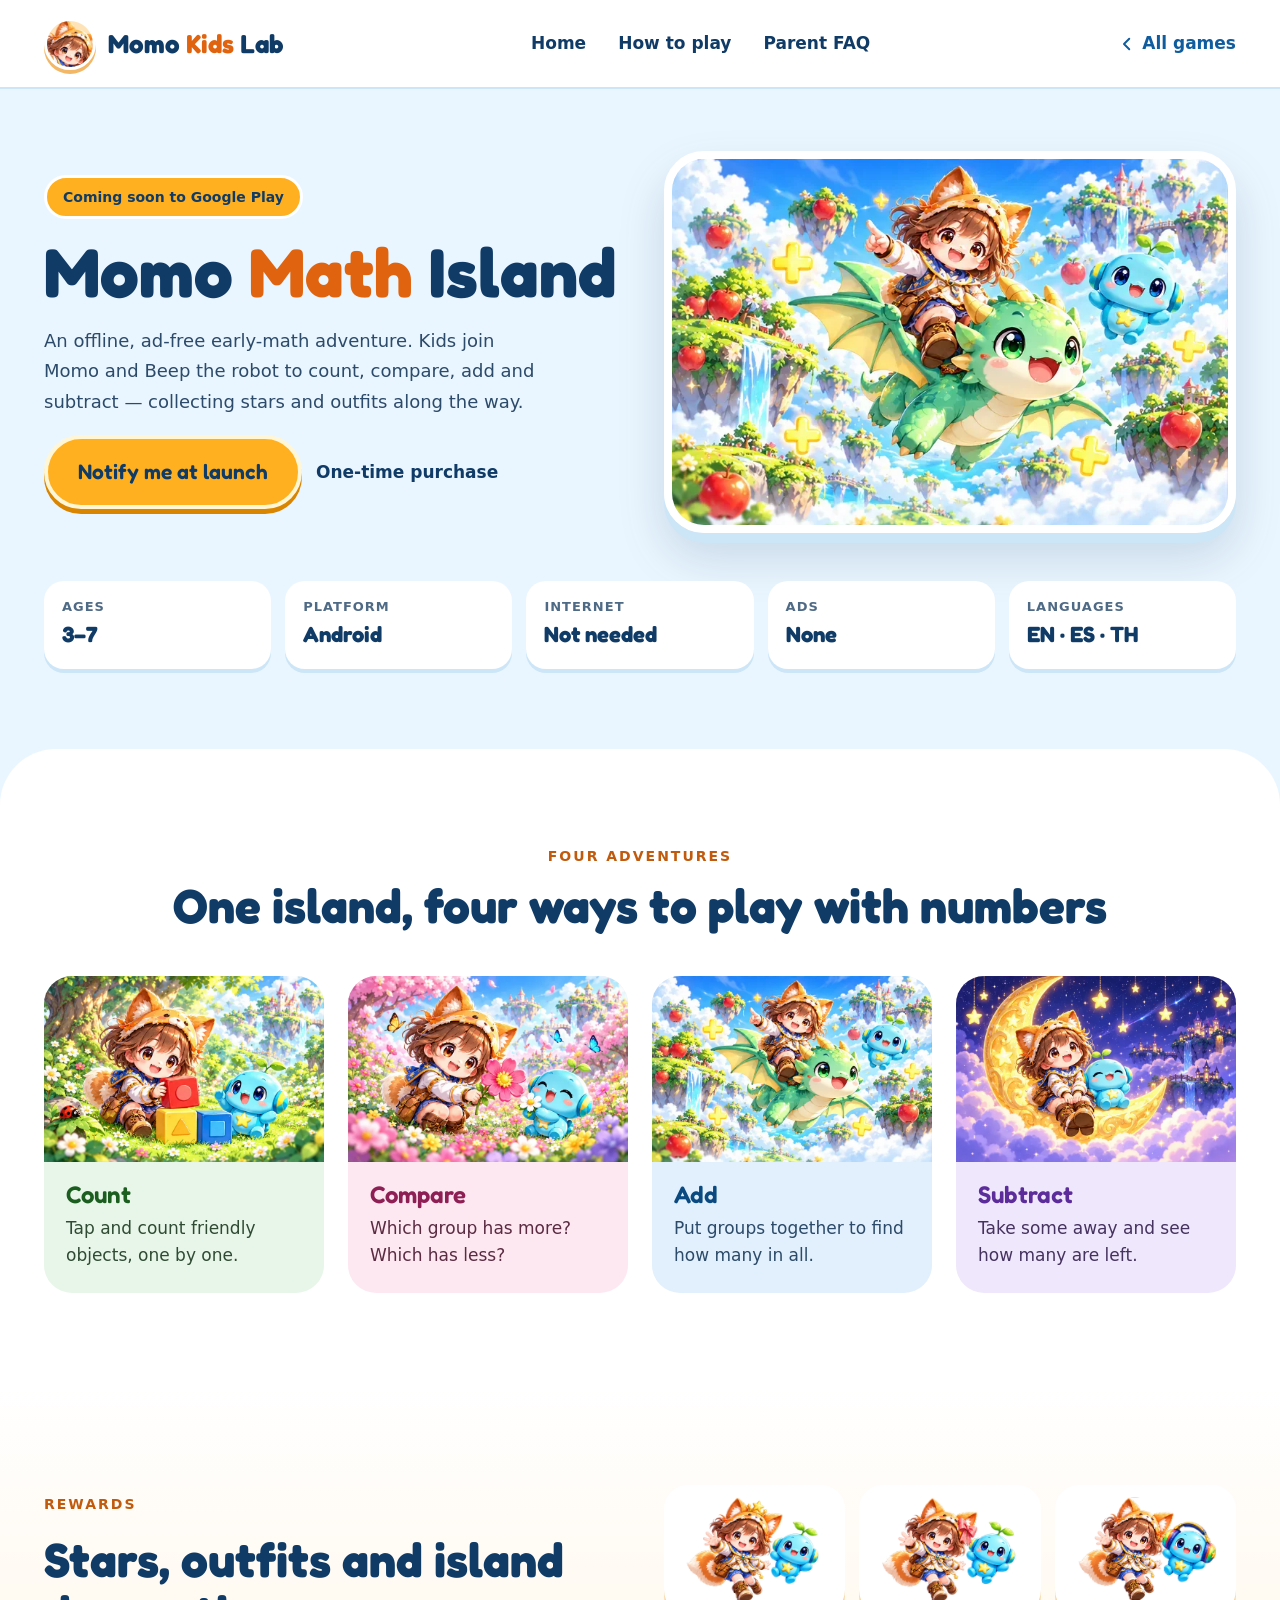
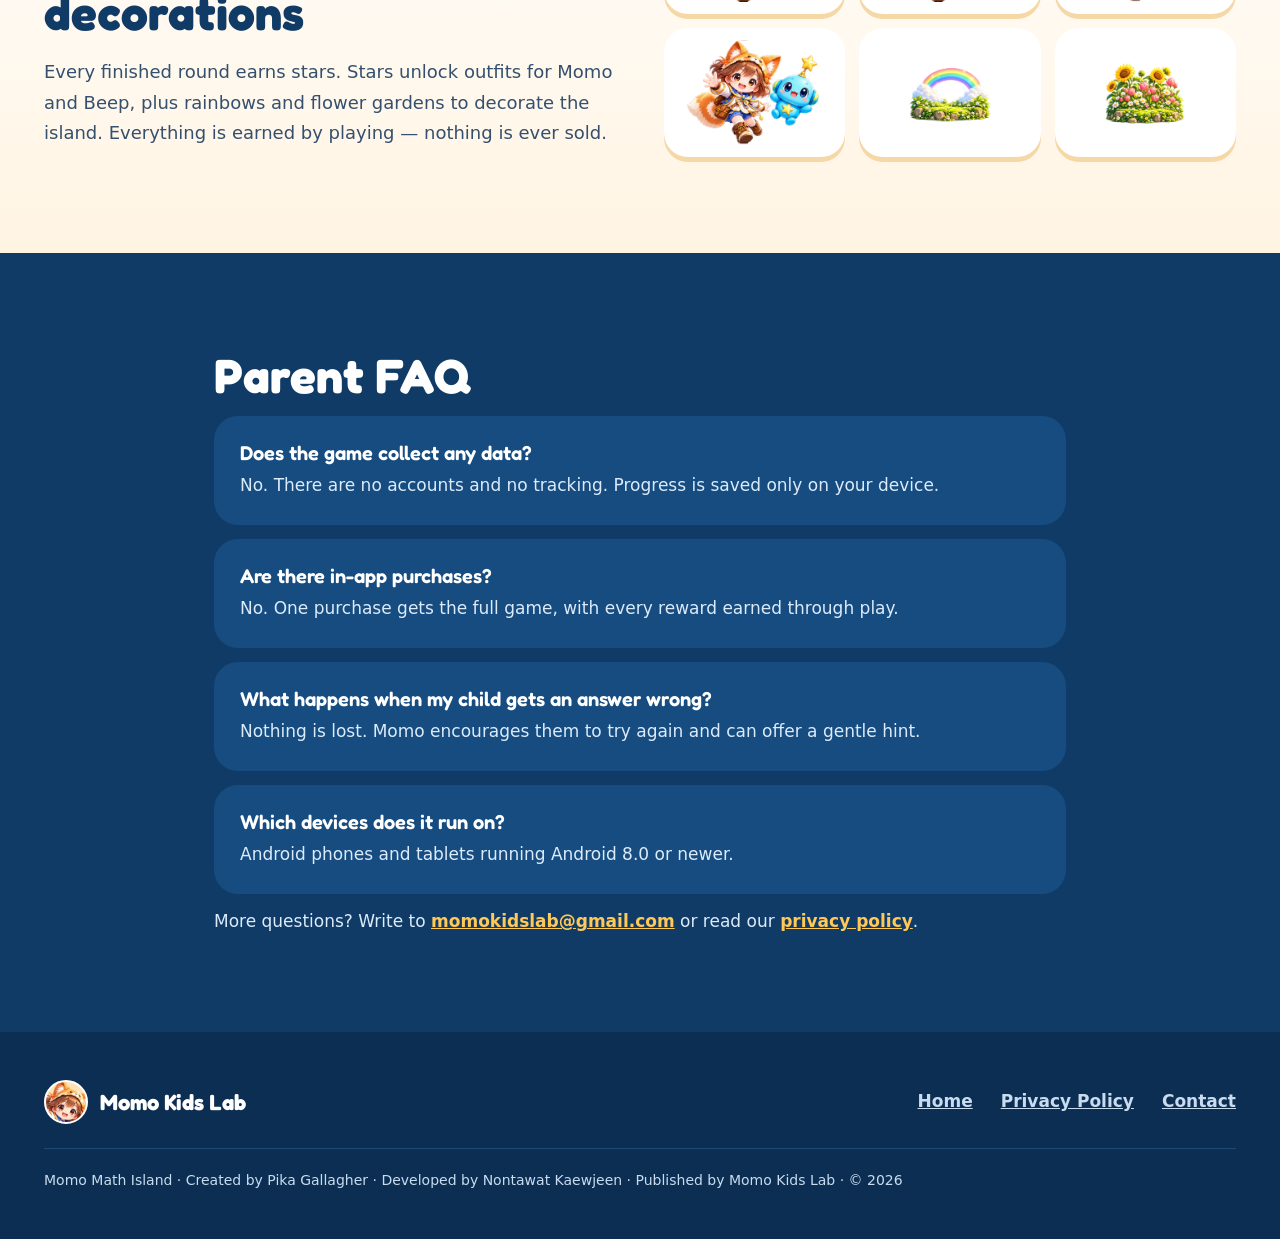
==== momo-math-island/index.html @ 87c6d9ec "New Momo Kids Lab website with Momo welcome page Home page with Momo hero, games, Meet Momo outfit s" ====
<!doctype html>
<html lang="en">
<head>
<meta charset="utf-8">
<meta name="viewport" content="width=device-width, initial-scale=1">
<title>Momo Math Island — Momo Kids Lab</title>
<meta name="description" content="Momo Math Island is an offline, ad-free early-math adventure for kids ages 3–7. Count, compare, add and subtract with Momo and Beep.">
<meta name="theme-color" content="#FFFFFF">
<meta property="og:type" content="website">
<meta property="og:title" content="Momo Math Island — Momo Kids Lab">
<meta property="og:description" content="An offline, ad-free early-math adventure for kids ages 3–7.">
<meta property="og:url" content="https://shinmeijoudai.github.io/momo-math-island/">
<meta property="og:image" content="https://shinmeijoudai.github.io/assets/img/act-add.webp">
<link rel="icon" type="image/png" href="../favicon.png">
<link rel="apple-touch-icon" href="../assets/img/apple-touch-icon.png">
<link rel="stylesheet" href="../assets/site.css">
</head>
<body>
<a class="skip" href="#main">Skip to content</a>

<header class="nav-solid">
  <nav class="nav" aria-label="Main">
    <a class="brand" href="../"><img src="../assets/img/momo-face.webp" alt="" width="52" height="52"><span class="brand-name">Momo <span>Kids</span> Lab</span></a>
    <div class="nav-links">
      <a href="../">Home</a>
      <a href="#modes">How to play</a>
      <a href="#faq">Parent FAQ</a>
    </div>
    <a class="back" href="../#games">
      <svg width="18" height="18" viewBox="0 0 24 24" fill="none" stroke="currentColor" stroke-width="2.6" stroke-linecap="round" stroke-linejoin="round" aria-hidden="true"><path d="M15 5l-7 7 7 7"/></svg>
      All games</a>
  </nav>
</header>

<main id="main">

<section class="game-hero">
  <div class="wrap">
    <div class="split">
      <div class="copy" style="align-items:flex-start">
        <span class="badge-inline">Coming soon to Google Play</span>
        <h1>Momo <span>Math</span> Island</h1>
        <p class="hero-text">An offline, ad-free early-math adventure. Kids join Momo and Beep the robot to count, compare, add and subtract — collecting stars and outfits along the way.</p>
        <div class="btn-row">
          <a class="btn btn-sun btn-lg" href="mailto:momokidslab@gmail.com?subject=Tell%20me%20when%20Momo%20Math%20Island%20launches">Notify me at launch</a>
          <strong style="color:var(--navy)">One-time purchase</strong>
        </div>
      </div>
      <div><img class="shot" src="../assets/img/act-add.webp" alt="Momo and Beep ride a friendly green dragon over floating islands" width="768" height="512"></div>
    </div>
    <ul class="facts">
      <li><span>AGES</span><strong>3–7</strong></li>
      <li><span>PLATFORM</span><strong>Android</strong></li>
      <li><span>INTERNET</span><strong>Not needed</strong></li>
      <li><span>ADS</span><strong>None</strong></li>
      <li><span>LANGUAGES</span><strong>EN · ES · TH</strong></li>
    </ul>
  </div>
</section>

<section id="modes" class="sec learn">
  <div class="wrap stack">
    <div class="center">
      <span class="eyebrow">Four adventures</span>
      <h2 class="h2">One island, four ways to play with numbers</h2>
    </div>
    <div class="grid-4">
      <article class="mode m-green"><img src="../assets/img/act-count.webp" alt="Momo stacks shape blocks in the forest" loading="lazy" width="768" height="512"><div><h3>Count</h3><p>Tap and count friendly objects, one by one.</p></div></article>
      <article class="mode m-pink"><img src="../assets/img/act-compare.webp" alt="Momo picks flowers in a blossom garden" loading="lazy" width="768" height="512"><div><h3>Compare</h3><p>Which group has more? Which has less?</p></div></article>
      <article class="mode m-blue"><img src="../assets/img/act-add.webp" alt="Momo rides a dragon past floating apples" loading="lazy" width="768" height="512"><div><h3>Add</h3><p>Put groups together to find how many in all.</p></div></article>
      <article class="mode m-purple"><img src="../assets/img/act-subtract.webp" alt="Momo and Beep sit on a crescent moon" loading="lazy" width="768" height="512"><div><h3>Subtract</h3><p>Take some away and see how many are left.</p></div></article>
    </div>
  </div>
</section>

<section class="sec meet">
  <div class="wrap split">
    <div class="copy">
      <span class="eyebrow">Rewards</span>
      <h2 class="h2">Stars, outfits and island decorations</h2>
      <p>Every finished round earns stars. Stars unlock outfits for Momo and Beep, plus rainbows and flower gardens to decorate the island. Everything is earned by playing — nothing is ever sold.</p>
    </div>
    <div class="rewards">
      <div><img src="../assets/img/ward-crown.webp" alt="Momo in a star crown" loading="lazy"></div>
      <div><img src="../assets/img/ward-bow.webp" alt="Momo with a ribbon bow" loading="lazy"></div>
      <div><img src="../assets/img/ward-phones.webp" alt="Beep wearing rainbow headphones" loading="lazy"></div>
      <div><img src="../assets/img/ward-star.webp" alt="Beep with a star antenna" loading="lazy"></div>
      <div><img src="../assets/img/decor-rainbow.webp" alt="A rainbow arch decoration" loading="lazy"></div>
      <div><img src="../assets/img/decor-garden.webp" alt="A flower garden decoration with sunflowers and tulips" loading="lazy"></div>
    </div>
  </div>
</section>

<section id="faq" class="sec dark">
  <div class="wrap faq">
    <h2 class="h2">Parent FAQ</h2>
    <div class="tile"><h3>Does the game collect any data?</h3><p>No. There are no accounts and no tracking. Progress is saved only on your device.</p></div>
    <div class="tile"><h3>Are there in-app purchases?</h3><p>No. One purchase gets the full game, with every reward earned through play.</p></div>
    <div class="tile"><h3>What happens when my child gets an answer wrong?</h3><p>Nothing is lost. Momo encourages them to try again and can offer a gentle hint.</p></div>
    <div class="tile"><h3>Which devices does it run on?</h3><p>Android phones and tablets running Android 8.0 or newer.</p></div>
    <p>More questions? Write to <a href="mailto:momokidslab@gmail.com">momokidslab@gmail.com</a> or read our <a href="privacy-policy.html">privacy policy</a>.</p>
  </div>
</section>

</main>

<footer class="footer">
  <div class="wrap">
    <a class="brand" href="../"><img src="../assets/img/momo-face.webp" alt="" width="44" height="44"><span class="brand-name">Momo Kids Lab</span></a>
    <nav aria-label="Footer">
      <a href="../">Home</a>
      <a href="privacy-policy.html">Privacy Policy</a>
      <a href="mailto:momokidslab@gmail.com">Contact</a>
    </nav>
    <small>Momo Math Island · Created by Pika Gallagher · Developed by Nontawat Kaewjeen · Published by Momo Kids Lab · © 2026</small>
  </div>
</footer>
</body>
</html>
---- assets/site.css ----
/* Momo Kids Lab — shared site styles */
@font-face{font-family:"Fredoka";src:url("fonts/Fredoka.ttf") format("truetype");font-weight:300 700;font-display:swap}
:root{
  --sky:#EAF6FF;--sky-line:#CDE6F7;--sky-shadow:#B9DDF5;--white:#FFFFFF;
  --navy:#0F3B66;--navy-2:#164C80;--navy-3:#0B2E52;--ink:#34506E;--ink-strong:#2C4A69;
  --sun:#FFB020;--sun-dark:#D98500;--orange:#E0640F;--orange-text:#C15A0C;--orange-deep:#8A3F06;
  --peach:#FFF1DA;--peach-line:#F6D7A6;--cream:#FFF4E2;--green:#2E7D32;--gold:#FFC857;
  --display:"Fredoka","Arial Rounded MT Bold",system-ui,sans-serif;
  --body:"Nunito","Segoe UI",system-ui,-apple-system,Roboto,sans-serif;
}
*{box-sizing:border-box}
html{scroll-behavior:smooth}
body{margin:0;background:var(--sky);color:var(--ink);font-family:var(--body);font-size:17px;line-height:1.6;overflow-x:hidden}
img{max-width:100%;height:auto;display:block}
a{color:#0F5C9E}a:hover{color:#0B3F6E}
h1,h2,h3{font-family:var(--display);color:var(--navy);margin:0;line-height:1.1}
p{margin:0}
.wrap{max-width:1240px;margin:0 auto;padding:0 24px}
.sec{padding:96px 0}
.eyebrow{font-weight:800;letter-spacing:2px;font-size:14px;color:var(--orange-text);text-transform:uppercase}
.eyebrow.green{color:var(--green)}.eyebrow.gold{color:var(--gold)}
.h2{font-size:clamp(32px,4vw,48px);font-weight:700}
.center{text-align:center;display:flex;flex-direction:column;align-items:center;gap:12px}
.lead{font-size:18px;max-width:640px}
.skip{position:absolute;left:-999px;top:8px;background:var(--white);padding:10px 16px;border-radius:12px;z-index:10}
.skip:focus{left:8px}
:focus-visible{outline:3px solid #1E88E5;outline-offset:3px}

/* Buttons */
.btn{font-family:var(--display);font-weight:600;text-decoration:none;color:var(--navy);display:inline-flex;align-items:center;gap:10px;border-radius:999px;min-height:48px;padding:12px 24px;font-size:18px;border:0;cursor:pointer;transition:transform .15s,filter .15s}
.btn:hover{transform:translateY(-2px);color:var(--navy)}
.btn-sun{background:var(--sun);box-shadow:0 5px 0 var(--sun-dark)}
.btn-sun:hover{filter:brightness(1.04)}
.btn-cloud{background:var(--white);box-shadow:0 5px 0 var(--sky-shadow)}
.btn-lg{font-size:21px;padding:16px 30px;min-height:60px;border:4px solid #FFF6D6}
.btn-cloud.btn-lg{border:0}

/* Nav */
.nav{display:flex;align-items:center;justify-content:space-between;gap:16px;padding:20px 24px;max-width:1240px;margin:0 auto}
.brand{display:flex;align-items:center;gap:12px;text-decoration:none}
.brand img{width:52px;height:52px;border-radius:50%;object-fit:cover;background:#FFE3B8;border:3px solid var(--white);box-shadow:0 4px 0 #F2B867}
.brand-name{font-family:var(--display);font-weight:700;font-size:26px;color:var(--navy);line-height:1}
.brand-name span{color:var(--orange)}
.brand-tag{display:block;font-size:11px;font-weight:800;letter-spacing:2px;color:#3F6488;margin-top:4px}
.nav-links{display:flex;gap:4px;background:rgba(255,255,255,.75);padding:6px;border-radius:999px}
.nav-links a{color:var(--navy);text-decoration:none;font-weight:800;padding:10px 14px;border-radius:999px}
.nav-links a:hover{background:var(--white)}
.nav-solid{background:var(--white);box-shadow:0 2px 0 var(--sky-line)}
.nav-solid .nav{padding:14px 24px}
.nav-solid .nav-links{background:transparent}
.nav-solid .nav-links a:hover{background:var(--sky)}

/* Hero */
.hero{position:relative;min-height:760px;display:flex;flex-direction:column}
.hero-img{position:absolute;inset:0;width:100%;height:100%;object-fit:cover;object-position:70% center}
.hero-fade{position:absolute;inset:0;background:linear-gradient(90deg,rgba(234,246,255,.93) 0%,rgba(234,246,255,.72) 34%,rgba(234,246,255,0) 58%)}
.hero>*:not(.hero-img):not(.hero-fade):not(.bubble){position:relative;z-index:1}
.hero-copy{flex-grow:1;display:flex;align-items:center;padding:56px 24px 120px;max-width:1240px;width:100%;margin:0 auto}
.hero-copy-inner{max-width:560px;display:flex;flex-direction:column;gap:22px;align-items:flex-start}
.pill{display:inline-flex;align-items:center;gap:8px;background:var(--white);color:var(--green);font-weight:800;font-size:14px;padding:8px 16px;border-radius:999px;box-shadow:0 3px 0 #CBE7D0}
.hero h1{font-size:clamp(44px,6vw,76px);letter-spacing:-1px;line-height:1.02}
.hero h1 span{color:var(--orange)}
.hero-text{font-size:20px;color:var(--ink-strong);max-width:500px}
.btn-row{display:flex;flex-wrap:wrap;gap:14px;align-items:center}
.bubble{position:absolute;z-index:1;left:51%;top:200px;background:var(--white);color:var(--navy);font-family:var(--display);font-weight:600;font-size:19px;padding:14px 20px;border-radius:24px 24px 24px 6px;box-shadow:0 6px 0 var(--sky-shadow);animation:bob 3s ease-in-out infinite}
@keyframes bob{50%{transform:translateY(-6px)}}
.promise{list-style:none;margin:0 auto -48px;max-width:1192px;padding:18px;background:var(--white);border-radius:28px;box-shadow:0 10px 30px rgba(15,59,102,.12);display:grid;grid-template-columns:repeat(auto-fit,minmax(220px,1fr));gap:12px;width:calc(100% - 48px)}
.promise li{display:flex;align-items:center;gap:12px;padding:8px 10px}
.promise strong{display:block;color:var(--navy);font-size:16px}
.promise span.s{font-size:14px}
.ico{width:44px;height:44px;border-radius:14px;display:flex;align-items:center;justify-content:center;flex-shrink:0}
.ico.o{background:#FFF1DA;color:#C15A0C}.ico.g{background:#E3F4E6;color:#2E7D32}.ico.b{background:#E1F0FC;color:#0F5C9E}.ico.p{background:#F3E8FD;color:#7B3FB8}

/* Game cards */
.games{padding-top:128px}
.games-inner{display:flex;flex-direction:column;gap:40px}
.grid-2{display:grid;grid-template-columns:repeat(auto-fit,minmax(min(340px,100%),1fr));gap:28px}
.card{background:var(--white);border-radius:32px;overflow:hidden;box-shadow:0 8px 0 var(--sky-line),0 18px 40px rgba(15,59,102,.10);display:flex;flex-direction:column;transition:transform .2s}
.card:hover{transform:translateY(-4px)}
.card-media{position:relative}
.card-media img{width:100%;aspect-ratio:3/2;object-fit:cover}
.badge{position:absolute;top:18px;left:18px;font-weight:800;font-size:14px;padding:8px 14px;border-radius:999px;border:3px solid var(--white);background:var(--sun);color:var(--navy)}
.badge.soft{background:var(--white);color:#0F5C9E;border-color:var(--sky-line)}
.card-body{padding:28px 32px 32px;display:flex;flex-direction:column;gap:14px;flex-grow:1}
.card-body h3{font-size:32px}
.tags{list-style:none;margin:0;padding:0;display:flex;flex-wrap:wrap;gap:8px}
.tags li{font-weight:800;font-size:14px;padding:6px 14px;border-radius:999px;background:var(--peach);color:var(--orange-deep)}
.tags.blue li{background:#E1F0FC;color:#0B4A80}
.card-foot{margin-top:auto;padding-top:10px;display:flex;flex-wrap:wrap;gap:12px;align-items:center;font-size:14px;font-weight:700}
.more{background:var(--white);border-radius:32px;padding:24px 32px;display:flex;flex-wrap:wrap;align-items:center;gap:24px;box-shadow:0 8px 0 var(--sky-line)}
.more img{width:96px;height:120px;object-fit:contain}
.more div{flex:1 1 320px;display:flex;flex-direction:column;gap:6px}
.more h3{font-size:24px}

/* Learn */
.learn{background:var(--white);border-radius:56px 56px 0 0}
.grid-4{display:grid;grid-template-columns:repeat(auto-fit,minmax(min(250px,100%),1fr));gap:24px}
.learn-item{display:flex;flex-direction:column;gap:12px}
.learn-item img{width:100%;aspect-ratio:3/2;object-fit:cover;border-radius:24px}
.learn-item h3{font-size:22px;font-weight:600}
.stack{display:flex;flex-direction:column;gap:44px}

/* Meet Momo */
.meet{background:linear-gradient(180deg,#FFFFFF 0%,var(--cream) 100%)}
.split{display:flex;flex-wrap:wrap;align-items:center;gap:48px}
.split>*{flex:1 1 440px;min-width:0}
.stage{display:flex;flex-direction:column;align-items:center;gap:20px}
.stage-frame{width:100%;max-width:560px;aspect-ratio:3/2;background:var(--white);border-radius:40px;box-shadow:0 10px 0 var(--peach-line),0 20px 40px rgba(193,90,12,.12);display:flex;align-items:center;justify-content:center;overflow:hidden}
.stage-frame img{width:92%;height:92%;object-fit:contain}
.outfits{display:flex;flex-wrap:wrap;justify-content:center;gap:10px}
.outfit{font-family:var(--display);font-weight:600;font-size:16px;color:var(--navy);min-height:44px;padding:8px 18px;border-radius:999px;cursor:pointer;border:3px solid var(--peach-line);background:var(--white);box-shadow:0 4px 0 var(--peach-line)}
.outfit:hover{border-color:var(--sun)}
.outfit[aria-pressed="true"]{border-color:var(--sun);background:var(--peach);box-shadow:0 4px 0 var(--sun-dark)}
.copy{display:flex;flex-direction:column;gap:18px}
.copy p{font-size:18px;line-height:1.7}
.hint{font-size:15px!important;font-weight:700;color:var(--orange-deep)}

/* Parents (navy) */
.dark{background:var(--navy);color:#DCEBFA}
.dark h2,.dark h3{color:var(--white)}
.dark-head{display:flex;flex-wrap:wrap;gap:32px;align-items:flex-end;justify-content:space-between}
.dark-head>div{flex:1 1 520px;display:flex;flex-direction:column;gap:12px}
.grid-3{display:grid;grid-template-columns:repeat(auto-fit,minmax(min(260px,100%),1fr));gap:20px}
.tile{background:var(--navy-2);border-radius:24px;padding:26px;display:flex;flex-direction:column;gap:8px}
.tile h3{font-size:21px;font-weight:600}
.dark a:not(.btn){color:var(--gold);font-weight:800}

/* Contact */
.contact{max-width:1100px;margin:0 auto;background:var(--white);border-radius:40px;box-shadow:0 10px 0 var(--sky-line),0 20px 40px rgba(15,59,102,.10);display:flex;flex-wrap:wrap;overflow:hidden}
.contact-copy{flex:1 1 380px;padding:48px;display:flex;flex-direction:column;gap:16px;align-items:flex-start}
.contact-copy h2{font-size:clamp(30px,3.4vw,42px)}
.contact-art{flex:1 1 380px;min-height:320px;background:var(--sky);display:flex;align-items:center;justify-content:center;padding:24px}
.contact-art img{max-height:340px;object-fit:contain}

/* Footer */
.footer{background:var(--navy-3);color:#C9DCEF;padding:48px 0}
.footer .wrap{display:flex;flex-wrap:wrap;gap:24px 32px;justify-content:space-between;align-items:center}
.footer .brand img{width:44px;height:44px;box-shadow:none;border-width:2px}
.footer .brand-name{color:var(--white);font-size:22px}
.footer .brand-name span{color:var(--white)}
.footer nav{display:flex;flex-wrap:wrap;gap:8px 28px;font-weight:700}
.footer a{color:#C9DCEF}.footer a:hover{color:var(--white)}
.footer small{flex-basis:100%;border-top:1px solid #1E4A75;padding-top:20px;font-size:14px}

/* Game page */
.game-hero{padding:64px 0 80px}
.game-hero h1{font-size:clamp(44px,5.4vw,70px);line-height:1.02}
.game-hero h1 span{color:var(--orange)}
.game-hero .shot{width:100%;aspect-ratio:3/2;object-fit:cover;border-radius:40px;border:8px solid var(--white);box-shadow:0 10px 0 var(--sky-line),0 24px 48px rgba(15,59,102,.16)}
.badge-inline{background:var(--sun);color:var(--navy);font-weight:800;font-size:14px;padding:8px 16px;border-radius:999px;border:3px solid var(--white)}
.facts{list-style:none;margin:48px 0 0;padding:0;display:grid;grid-template-columns:repeat(auto-fit,minmax(170px,1fr));gap:14px}
.facts li{background:var(--white);border-radius:20px;padding:16px 18px;box-shadow:0 4px 0 var(--sky-line)}
.facts span{display:block;font-size:13px;font-weight:800;letter-spacing:1px;color:#4F6A85}
.facts strong{font-family:var(--display);font-size:22px;color:var(--navy)}
.mode{border-radius:28px;overflow:hidden;display:flex;flex-direction:column}
.mode img{width:100%;aspect-ratio:3/2;object-fit:cover}
.mode div{padding:20px 22px 24px;display:flex;flex-direction:column;gap:6px}
.mode h3{font-size:24px;font-weight:600}
.m-green{background:#E8F6E9}.m-green h3{color:#1B5E20}.m-green p{color:#2F4B33}
.m-pink{background:#FDE8F1}.m-pink h3{color:#8E1F55}.m-pink p{color:#5A2B41}
.m-blue{background:#E1F0FC}.m-blue h3{color:#0B4A80}.m-blue p{color:var(--ink-strong)}
.m-purple{background:#EFE7FB}.m-purple h3{color:#5B2C9A}.m-purple p{color:#45325F}
.rewards{display:grid;grid-template-columns:repeat(3,minmax(0,1fr));gap:14px}
.rewards div{background:var(--white);border-radius:24px;padding:12px;box-shadow:0 5px 0 var(--peach-line)}
.rewards img{width:100%;aspect-ratio:3/2;object-fit:contain}
.faq{max-width:900px;margin:0 auto;display:flex;flex-direction:column;gap:14px}
.faq .tile h3{font-size:20px}
.back{font-weight:800;text-decoration:none;display:inline-flex;align-items:center;gap:6px;min-height:44px}

@media (max-width:820px){
  .nav-links{display:none}
  .sec{padding:64px 0}
  .games{padding-top:112px}
  .hero{min-height:0;background:var(--sky)}
  .hero .nav{order:1}
  .hero-copy{order:2;padding-top:8px;padding-bottom:24px}
  .hero-fade{display:none}
  .hero .hero-img{order:3;position:relative;inset:auto;height:auto;aspect-ratio:1/1;object-position:62% 45%}
  .promise{order:4;margin-top:-56px}
  .bubble{display:none}
  .nav .btn{display:none}
  .contact-copy{padding:32px 24px}
  .card-body{padding:24px}
}
@media (prefers-reduced-motion:reduce){*{animation:none!important;transition:none!important;scroll-behavior:auto!important}}
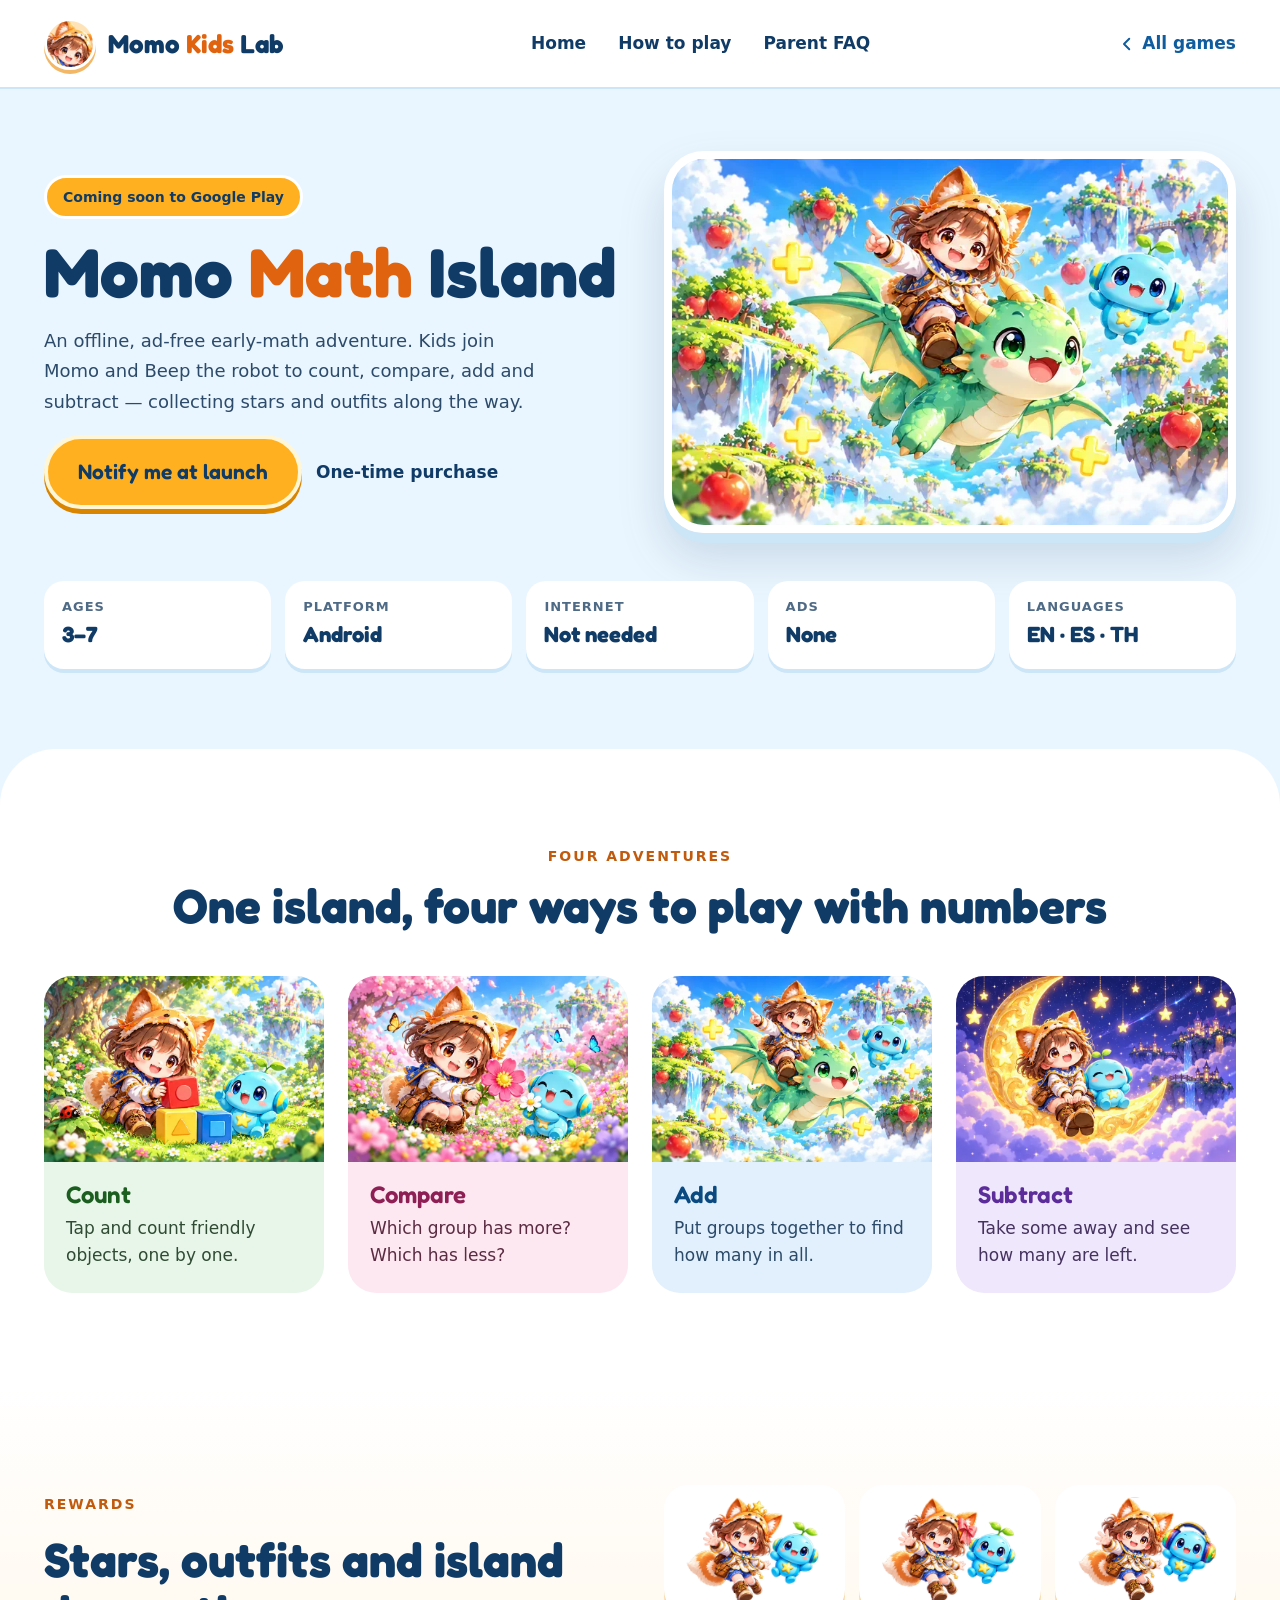
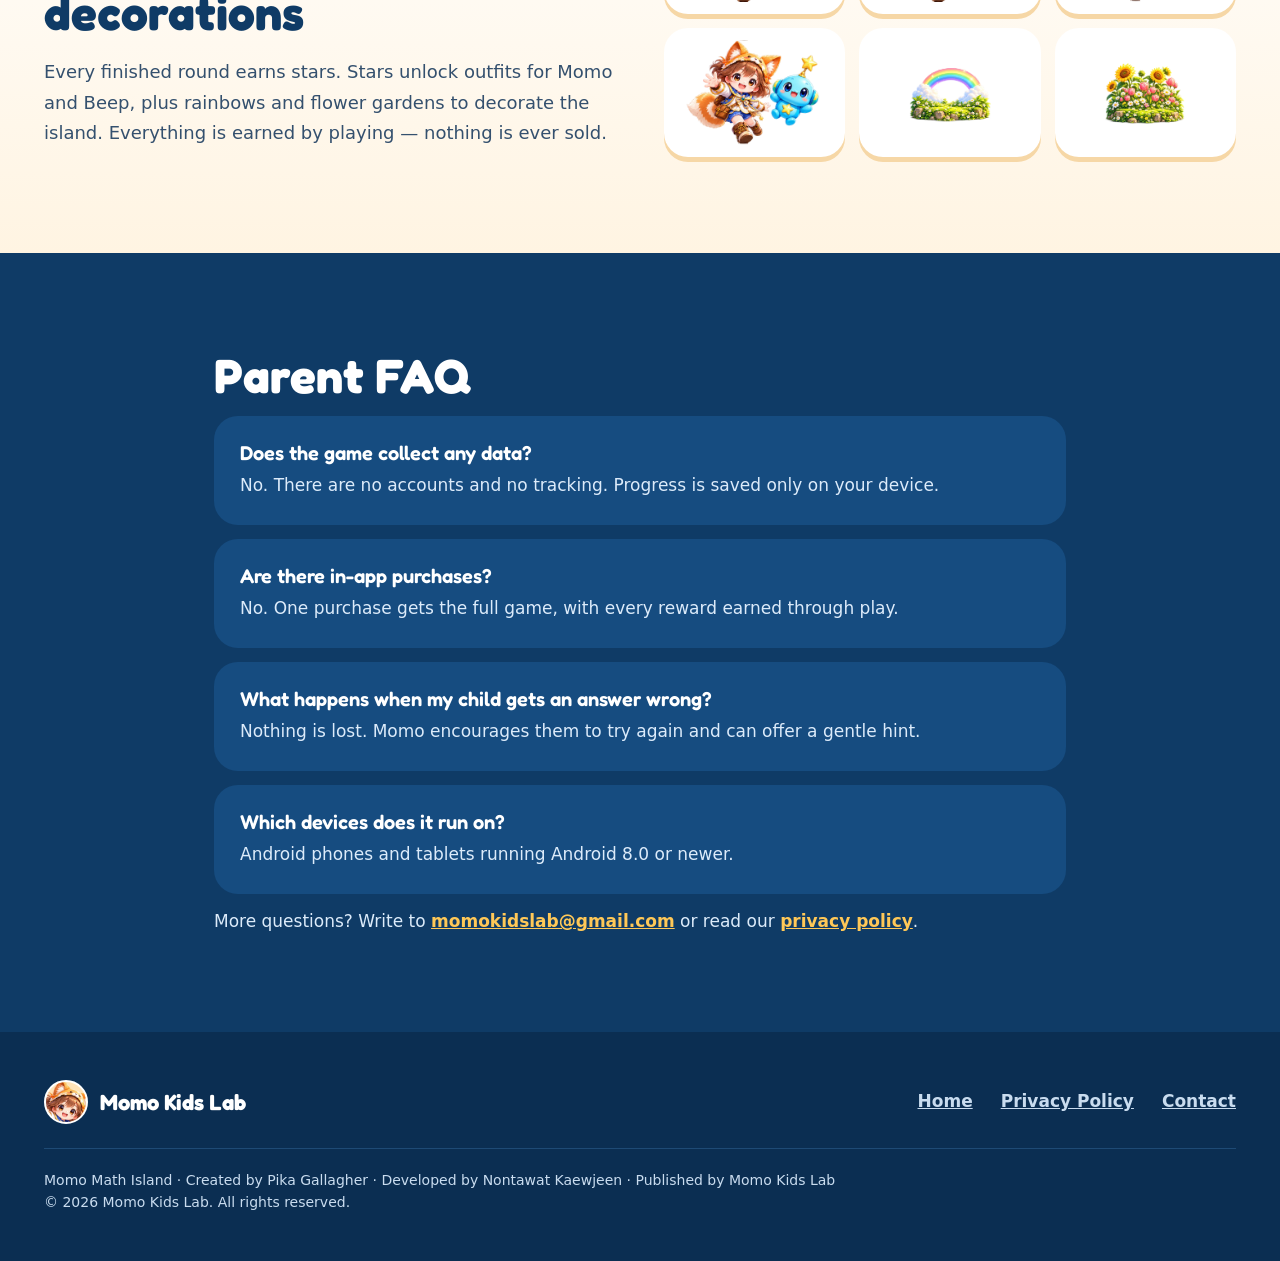
==== commit ebe5a68e: "Footer: © 2026 Momo Kids Lab. All rights reserved. Co-Authored-By: Claude Opus 5.5 <noreply@anthropi" ====
--- a/momo-math-island/index.html
+++ b/momo-math-island/index.html
@@ -112,7 +112,7 @@
       <a href="privacy-policy.html">Privacy Policy</a>
       <a href="mailto:momokidslab@gmail.com">Contact</a>
     </nav>
-    <small>Momo Math Island · Created by Pika Gallagher · Developed by Nontawat Kaewjeen · Published by Momo Kids Lab · © 2026</small>
+    <small>Momo Math Island · Created by Pika Gallagher · Developed by Nontawat Kaewjeen · Published by Momo Kids Lab<br>© 2026 Momo Kids Lab. All rights reserved.</small>
   </div>
 </footer>
 </body>
